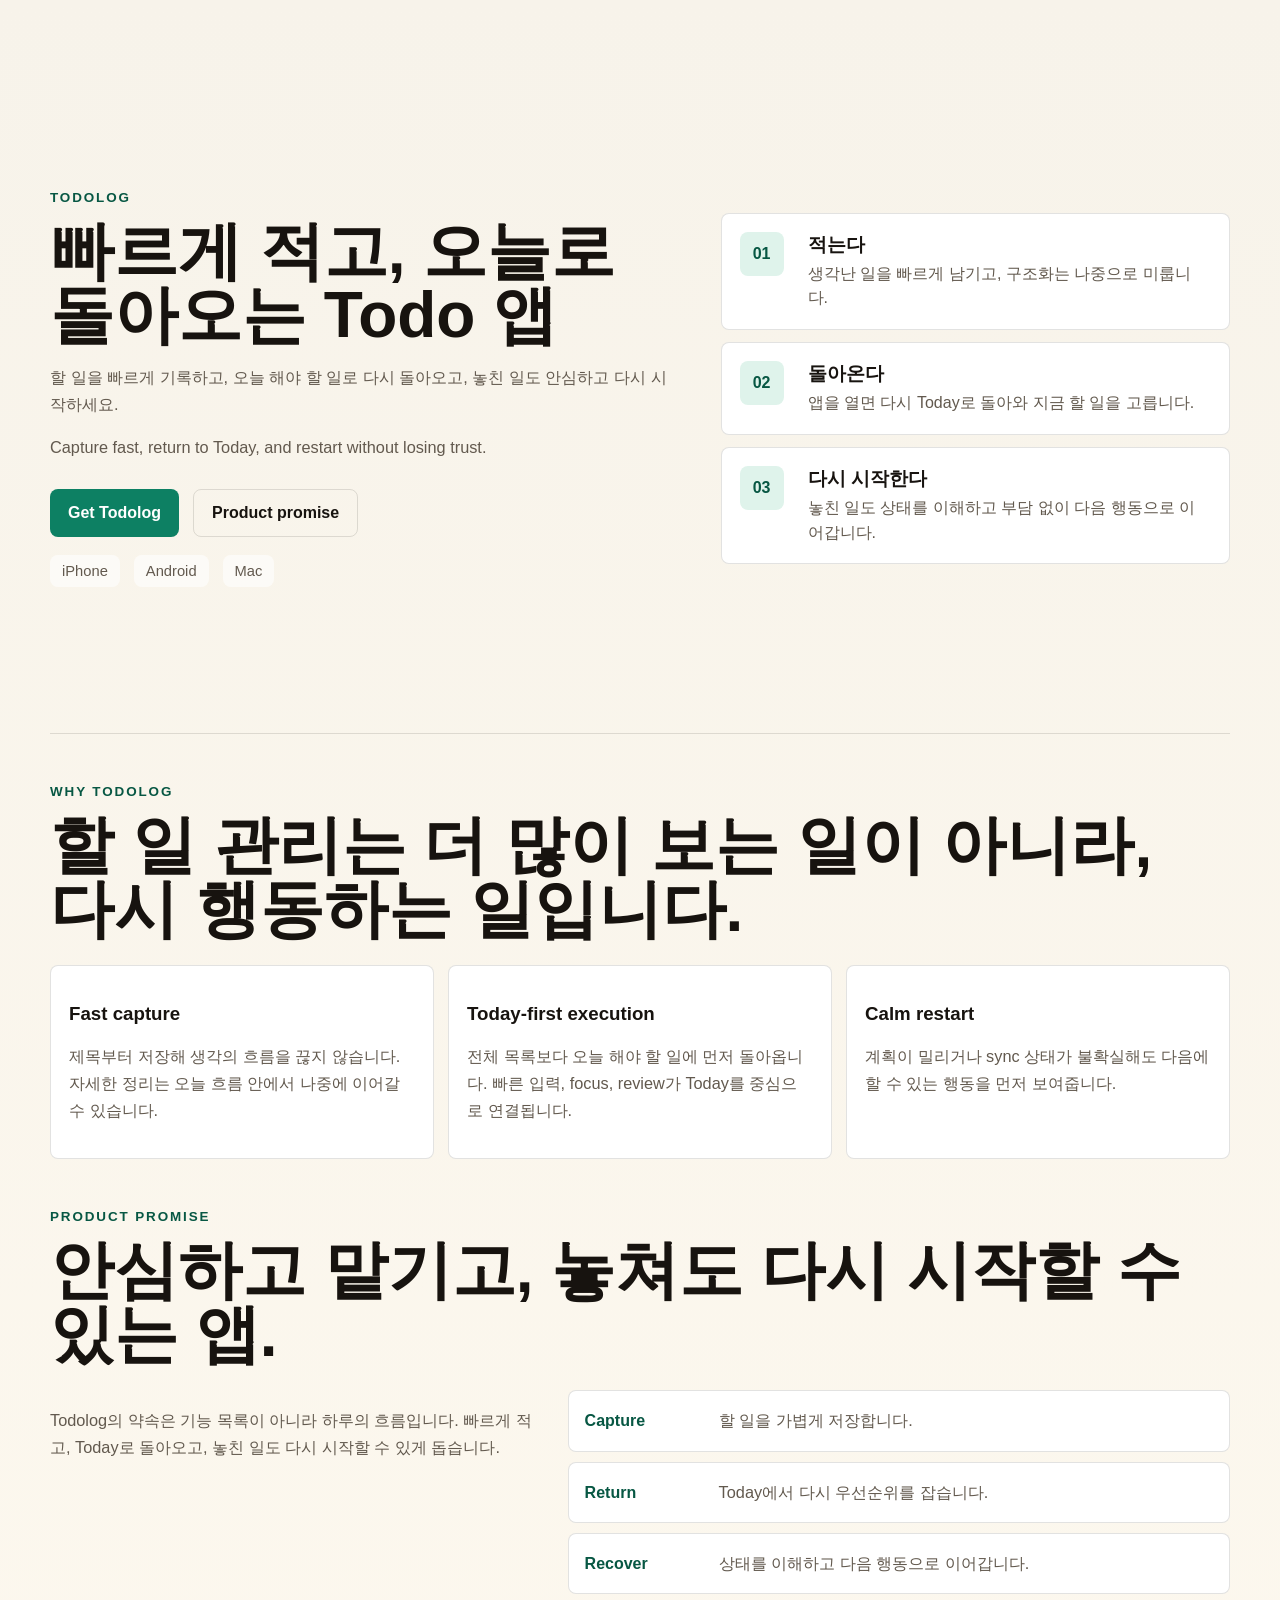
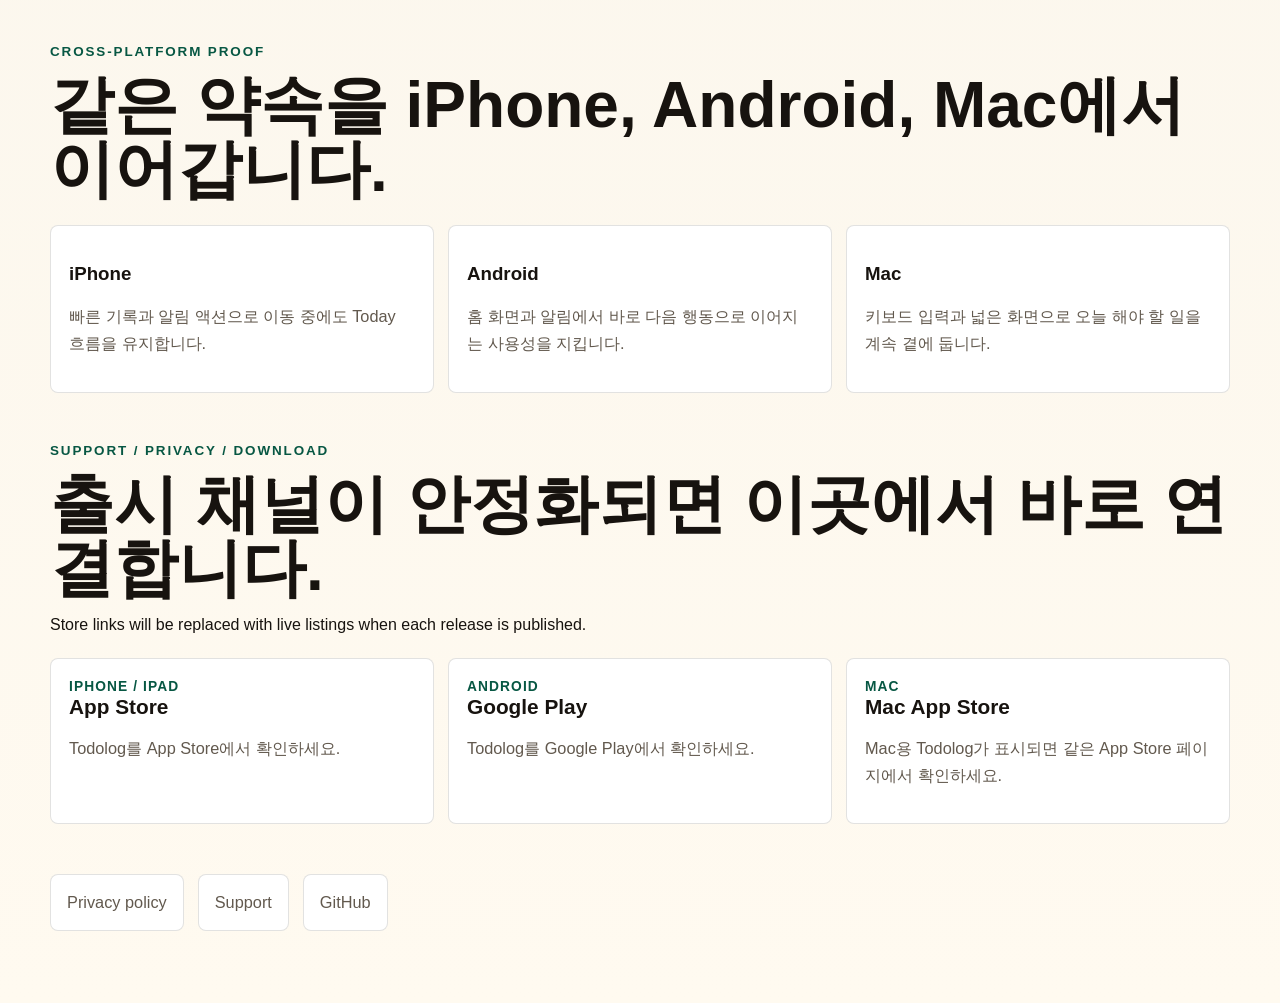
==== index.html @ bfa3ae20 "Create Todolog marketing page" ====
<!DOCTYPE html>
<html lang="ko">
  <head>
    <meta charset="utf-8" />
    <meta
      name="viewport"
      content="width=device-width, initial-scale=1, viewport-fit=cover"
    />
    <title>Todolog | 빠르게 적고, 오늘로 돌아오는 앱</title>
    <meta
      name="description"
      content="Todolog는 할 일을 빠르게 기록하고, 오늘 해야 할 일로 다시 돌아오고, 놓친 일도 안심하고 다시 시작하게 돕는 Todo 앱입니다."
    />
    <link rel="stylesheet" href="./styles.css" />
  </head>
  <body>
    <main class="page-shell">
      <section class="hero">
        <div class="hero-copy">
          <p class="eyebrow">Todolog</p>
          <h1>빠르게 적고, 오늘로 돌아오는 Todo 앱</h1>
          <p class="hero-body">
            할 일을 빠르게 기록하고, 오늘 해야 할 일로 다시 돌아오고, 놓친 일도
            안심하고 다시 시작하세요.
          </p>
          <p class="hero-support">
            Capture fast, return to Today, and restart without losing trust.
          </p>
          <div class="cta-row">
            <a class="button button-primary" href="#downloads">Get Todolog</a>
            <a class="button button-secondary" href="#promise">Product promise</a>
          </div>
          <div class="availability" aria-label="Supported platforms">
            <span>iPhone</span>
            <span>Android</span>
            <span>Mac</span>
          </div>
        </div>
        <div class="hero-panel" aria-label="Todolog product loop">
          <div class="loop-step">
            <span>01</span>
            <strong>적는다</strong>
            <p>생각난 일을 빠르게 남기고, 구조화는 나중으로 미룹니다.</p>
          </div>
          <div class="loop-step">
            <span>02</span>
            <strong>돌아온다</strong>
            <p>앱을 열면 다시 Today로 돌아와 지금 할 일을 고릅니다.</p>
          </div>
          <div class="loop-step">
            <span>03</span>
            <strong>다시 시작한다</strong>
            <p>놓친 일도 상태를 이해하고 부담 없이 다음 행동으로 이어갑니다.</p>
          </div>
        </div>
      </section>

      <section class="story" id="why">
        <div class="section-heading">
          <p class="eyebrow">Why Todolog</p>
          <h2>할 일 관리는 더 많이 보는 일이 아니라, 다시 행동하는 일입니다.</h2>
        </div>
        <div class="story-grid">
          <article class="story-card">
            <h3>Fast capture</h3>
            <p>
              제목부터 저장해 생각의 흐름을 끊지 않습니다. 자세한 정리는 오늘
              흐름 안에서 나중에 이어갈 수 있습니다.
            </p>
          </article>
          <article class="story-card">
            <h3>Today-first execution</h3>
            <p>
              전체 목록보다 오늘 해야 할 일에 먼저 돌아옵니다. 빠른 입력,
              focus, review가 Today를 중심으로 연결됩니다.
            </p>
          </article>
          <article class="story-card">
            <h3>Calm restart</h3>
            <p>
              계획이 밀리거나 sync 상태가 불확실해도 다음에 할 수 있는 행동을
              먼저 보여줍니다.
            </p>
          </article>
        </div>
      </section>

      <section class="promise" id="promise">
        <div class="section-heading">
          <p class="eyebrow">Product promise</p>
          <h2>안심하고 맡기고, 놓쳐도 다시 시작할 수 있는 앱.</h2>
        </div>
        <div class="promise-layout">
          <p>
            Todolog의 약속은 기능 목록이 아니라 하루의 흐름입니다. 빠르게 적고,
            Today로 돌아오고, 놓친 일도 다시 시작할 수 있게 돕습니다.
          </p>
          <ul class="promise-list">
            <li><strong>Capture</strong><span>할 일을 가볍게 저장합니다.</span></li>
            <li><strong>Return</strong><span>Today에서 다시 우선순위를 잡습니다.</span></li>
            <li><strong>Recover</strong><span>상태를 이해하고 다음 행동으로 이어갑니다.</span></li>
          </ul>
        </div>
      </section>

      <section class="platforms" id="platforms">
        <div class="section-heading">
          <p class="eyebrow">Cross-platform proof</p>
          <h2>같은 약속을 iPhone, Android, Mac에서 이어갑니다.</h2>
        </div>
        <div class="platform-grid">
          <article class="platform-card">
            <h3>iPhone</h3>
            <p>빠른 기록과 알림 액션으로 이동 중에도 Today 흐름을 유지합니다.</p>
          </article>
          <article class="platform-card">
            <h3>Android</h3>
            <p>홈 화면과 알림에서 바로 다음 행동으로 이어지는 사용성을 지킵니다.</p>
          </article>
          <article class="platform-card">
            <h3>Mac</h3>
            <p>키보드 입력과 넓은 화면으로 오늘 해야 할 일을 계속 곁에 둡니다.</p>
          </article>
        </div>
      </section>

      <section class="downloads" id="downloads">
        <div class="section-heading">
          <p class="eyebrow">Support / Privacy / Download</p>
          <h2>출시 채널이 안정화되면 이곳에서 바로 연결합니다.</h2>
          <p>
            Store links will be replaced with live listings when each release is
            published.
          </p>
        </div>
        <div class="download-grid">
          <a
            class="download-card"
            href="https://apps.apple.com/kr/app/todolog/id6756988909"
            target="_blank"
            rel="noreferrer"
          >
            <span class="download-label">iPhone / iPad</span>
            <strong>App Store</strong>
            <p>Todolog를 App Store에서 확인하세요.</p>
          </a>
          <a
            class="download-card"
            href="https://play.google.com/store/apps/details?id=com.logfactory.todolog"
            target="_blank"
            rel="noreferrer"
          >
            <span class="download-label">Android</span>
            <strong>Google Play</strong>
            <p>Todolog를 Google Play에서 확인하세요.</p>
          </a>
          <a
            class="download-card"
            href="https://apps.apple.com/kr/app/todolog/id6756988909"
            target="_blank"
            rel="noreferrer"
          >
            <span class="download-label">Mac</span>
            <strong>Mac App Store</strong>
            <p>Mac용 Todolog가 표시되면 같은 App Store 페이지에서 확인하세요.</p>
          </a>
        </div>
      </section>

      <section class="support">
        <div class="support-links">
          <a href="./privacy.html">Privacy policy</a>
          <a href="./support.html">Support</a>
          <a href="https://github.com/raybirdy/payroutine-todo" target="_blank" rel="noreferrer">GitHub</a>
        </div>
      </section>
    </main>
  </body>
</html>
---- styles.css ----
:root {
  --bg: #f7f3ea;
  --bg-soft: #fffaf0;
  --surface: #ffffff;
  --surface-soft: #fdf8ee;
  --text: #17130f;
  --muted: #62594e;
  --line: rgba(23, 19, 15, 0.12);
  --accent: #0d8063;
  --accent-strong: #075743;
  --accent-soft: #dff3eb;
  --shadow: 0 16px 36px rgba(42, 31, 18, 0.08);
  --radius-lg: 8px;
  --radius-md: 8px;
  --radius-sm: 4px;
  --font-display: "SF Pro Display", "Segoe UI", sans-serif;
  --font-body: "SF Pro Text", "Segoe UI", sans-serif;
}

* {
  box-sizing: border-box;
}

body {
  margin: 0;
  font-family: var(--font-body);
  color: var(--text);
  background: linear-gradient(180deg, var(--bg) 0%, var(--bg-soft) 100%);
}

a {
  color: inherit;
  text-decoration: none;
}

.page-shell {
  width: min(1180px, calc(100vw - 40px));
  margin: 0 auto;
  padding: 32px 0 72px;
}

.simple-page {
  background: rgba(255, 255, 255, 0.9);
  border: 1px solid var(--line);
  border-radius: var(--radius-lg);
  box-shadow: var(--shadow);
}

.hero {
  display: grid;
  grid-template-columns: 1.1fr 0.9fr;
  gap: 48px;
  min-height: 78vh;
  align-items: center;
  padding: 56px 0 44px;
  border-bottom: 1px solid var(--line);
}

.hero-copy h1,
.section-heading h2,
.simple-page h1 {
  margin: 0;
  font-family: var(--font-display);
  font-size: clamp(2.4rem, 5vw, 4.8rem);
  line-height: 1;
  letter-spacing: 0;
}

.hero-body,
.hero-support,
.story-card p,
.platform-card p,
.download-card p,
.simple-page p,
.support-links a,
.promise-layout p,
.promise-list span {
  font-size: 1.02rem;
  line-height: 1.65;
  color: var(--muted);
}

.eyebrow {
  margin: 0 0 14px;
  color: var(--accent-strong);
  font-size: 0.84rem;
  font-weight: 700;
  letter-spacing: 0.14em;
  text-transform: uppercase;
}

.cta-row,
.availability,
.story-grid,
.platform-grid,
.download-grid,
.support-links {
  display: flex;
  gap: 14px;
  flex-wrap: wrap;
}

.cta-row {
  margin-top: 28px;
}

.button {
  display: inline-flex;
  align-items: center;
  justify-content: center;
  min-height: 48px;
  padding: 0 18px;
  border-radius: var(--radius-md);
  font-weight: 700;
}

.button-primary {
  background: var(--accent);
  color: white;
}

.button-secondary {
  background: var(--surface-strong);
  border: 1px solid var(--line);
}

.availability {
  margin-top: 18px;
}

.availability span {
  padding: 8px 12px;
  background: rgba(255, 255, 255, 0.6);
  border-radius: var(--radius-md);
  font-size: 0.92rem;
  color: var(--muted);
}

.hero-panel {
  display: flex;
  flex-direction: column;
  gap: 12px;
}

.loop-step,
.story-card,
.platform-card,
.download-card {
  background: var(--surface);
  border: 1px solid var(--line);
  border-radius: var(--radius-lg);
  padding: 18px;
}

.loop-step {
  display: grid;
  grid-template-columns: 52px 1fr;
  gap: 4px 16px;
  align-items: start;
}

.loop-step span {
  grid-row: span 2;
  width: 44px;
  height: 44px;
  display: inline-flex;
  align-items: center;
  justify-content: center;
  border-radius: var(--radius-md);
  background: var(--accent-soft);
  color: var(--accent-strong);
  font-weight: 800;
}

.loop-step strong {
  font-size: 1.16rem;
}

.loop-step p {
  margin: 0;
  color: var(--muted);
  line-height: 1.55;
}

.download-label {
  margin: 0 0 10px;
  font-size: 0.86rem;
  font-weight: 700;
  color: var(--accent-strong);
  text-transform: uppercase;
  letter-spacing: 0.08em;
}

.section-heading {
  margin-bottom: 24px;
}

.story,
.promise,
.platforms,
.downloads,
.support {
  margin-top: 42px;
  padding: 8px 0 0;
}

.promise-layout {
  display: grid;
  grid-template-columns: 0.85fr 1.15fr;
  gap: 28px;
  align-items: start;
}

.promise-list {
  list-style: none;
  margin: 0;
  padding: 0;
  display: grid;
  gap: 10px;
}

.promise-list li {
  display: grid;
  grid-template-columns: 120px 1fr;
  gap: 14px;
  align-items: start;
  padding: 16px;
  background: var(--surface);
  border: 1px solid var(--line);
  border-radius: var(--radius-lg);
}

.promise-list strong {
  color: var(--accent-strong);
}

.story-card,
.platform-card,
.download-card {
  flex: 1 1 280px;
}

.download-card strong {
  display: block;
  font-size: 1.3rem;
  margin-bottom: 8px;
}

.support-links a {
  padding: 14px 16px;
  background: var(--surface);
  border-radius: var(--radius-md);
  border: 1px solid var(--line);
}

.simple-page {
  width: min(760px, calc(100vw - 40px));
  margin: 32px auto;
  padding: 32px;
}

.simple-back {
  display: inline-block;
  margin-bottom: 18px;
  color: var(--accent-strong);
  font-weight: 700;
}

ul {
  color: var(--muted);
  line-height: 1.7;
}

@media (max-width: 900px) {
  .hero {
    grid-template-columns: 1fr;
    min-height: auto;
    padding-top: 32px;
  }

  .hero-copy h1,
  .section-heading h2,
  .simple-page h1 {
    font-size: clamp(2rem, 9vw, 3.4rem);
  }

  .page-shell {
    width: min(100vw - 24px, 1180px);
    padding-top: 16px;
  }

  .hero,
  .story,
  .promise,
  .platforms,
  .downloads,
  .support,
  .simple-page {
    border-radius: var(--radius-lg);
  }

  .promise-layout,
  .promise-list li {
    grid-template-columns: 1fr;
  }
}
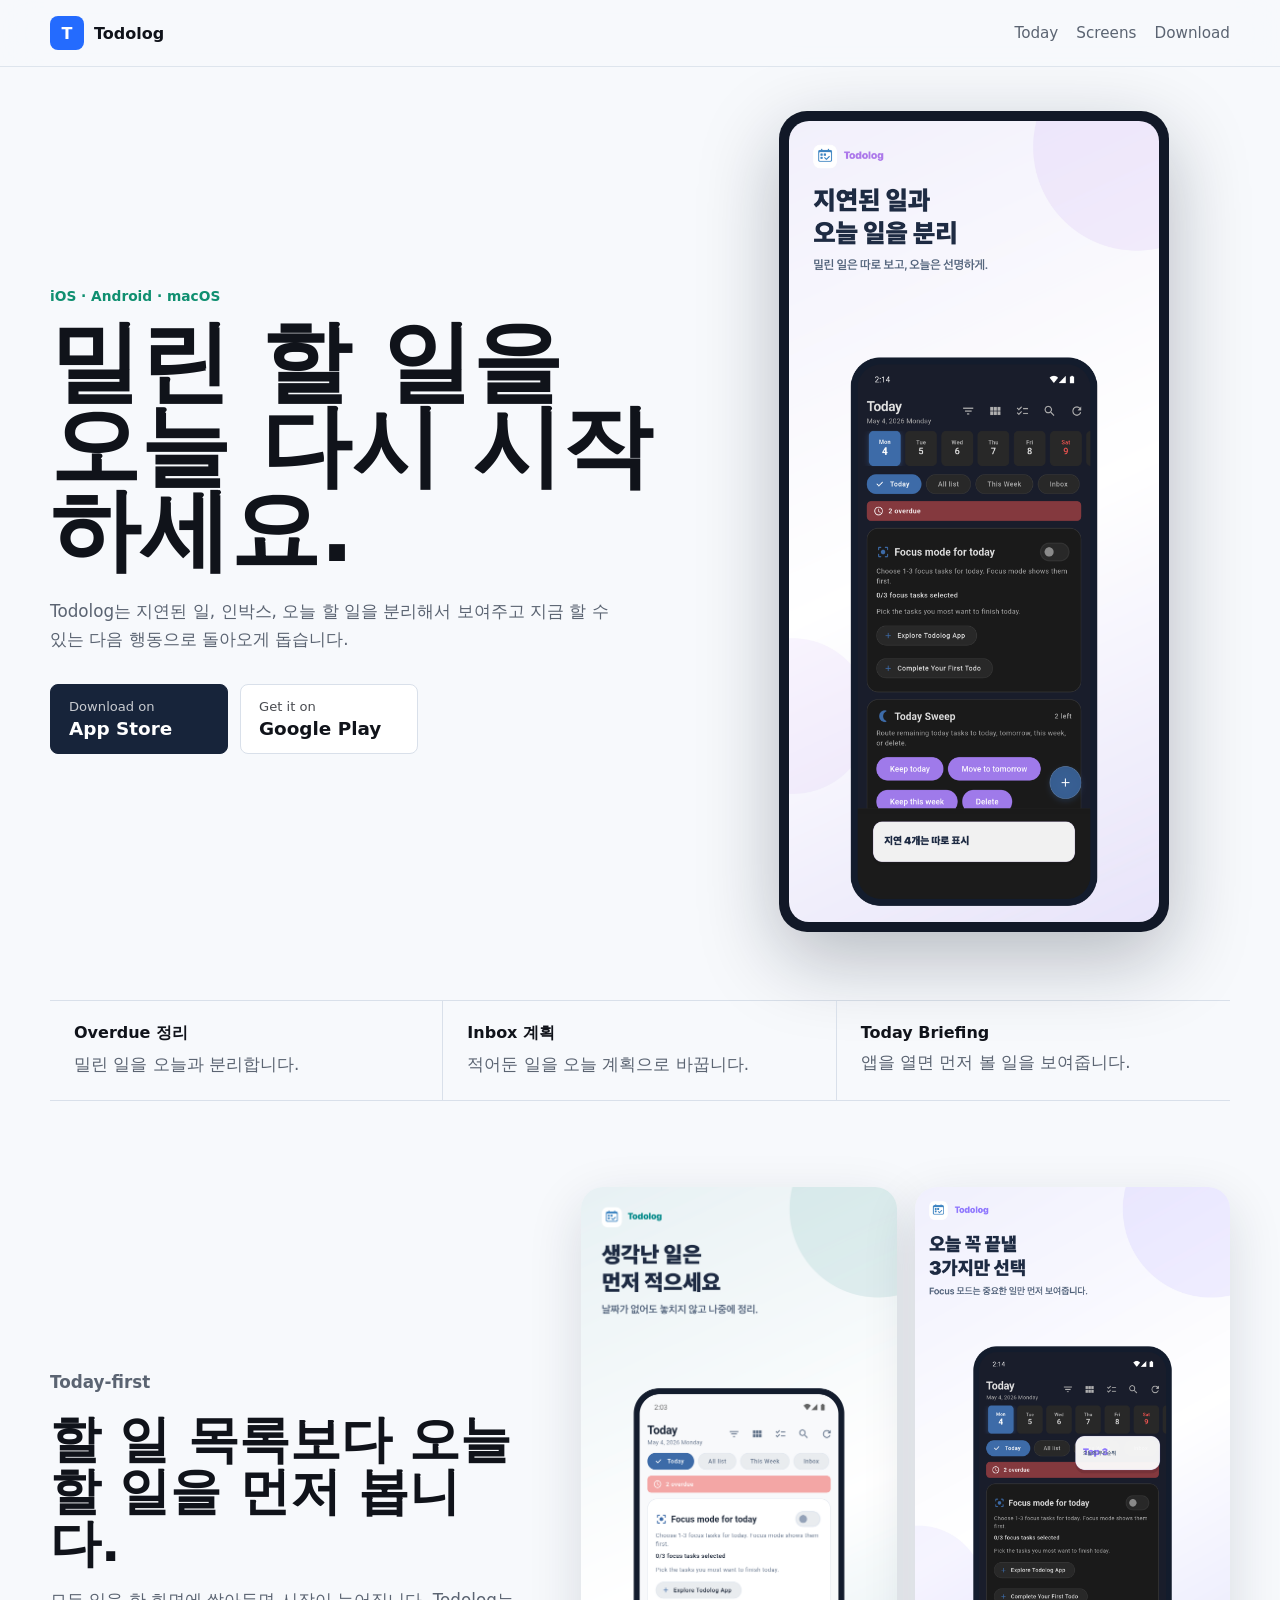
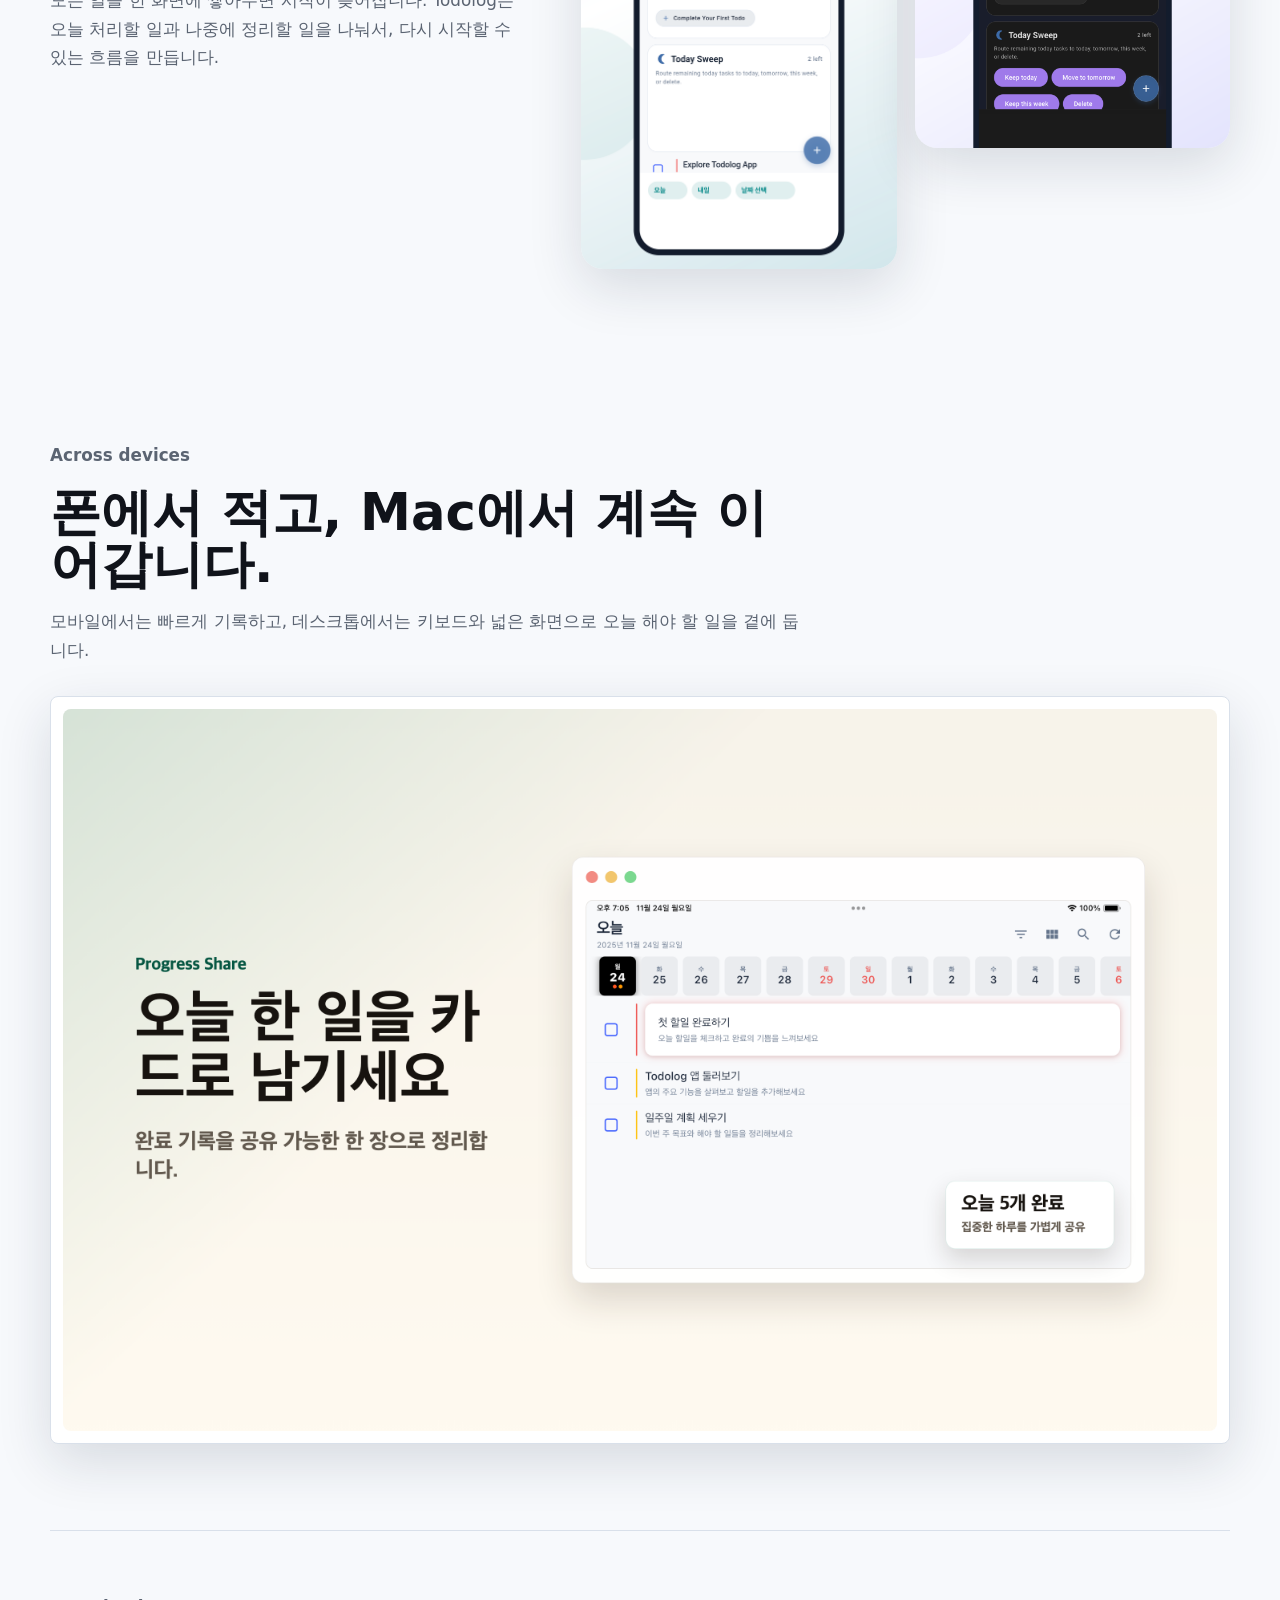
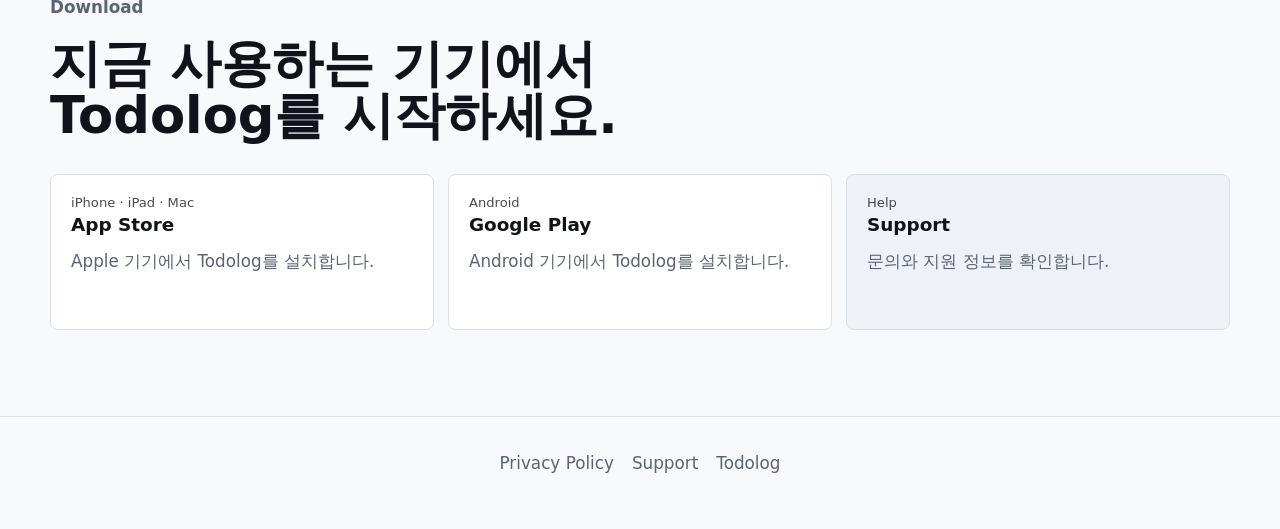
==== commit cacfd377: "Redesign Todolog landing page" ====
--- a/index.html
+++ b/index.html
@@ -6,132 +6,113 @@
       name="viewport"
       content="width=device-width, initial-scale=1, viewport-fit=cover"
     />
-    <title>Todolog | 빠르게 적고, 오늘로 돌아오는 앱</title>
+    <title>Todolog | 오늘 다시 시작하는 TODO 앱</title>
     <meta
       name="description"
-      content="Todolog는 할 일을 빠르게 기록하고, 오늘 해야 할 일로 다시 돌아오고, 놓친 일도 안심하고 다시 시작하게 돕는 Todo 앱입니다."
+      content="Todolog는 밀린 할 일을 정리하고 오늘 해야 할 일을 다시 시작하게 돕는 iOS, Android, macOS TODO 앱입니다."
     />
     <link rel="stylesheet" href="./styles.css" />
   </head>
   <body>
-    <main class="page-shell">
+    <header class="topbar" aria-label="Todolog navigation">
+      <a class="brand" href="#top" aria-label="Todolog home">
+        <span class="brand-mark">T</span>
+        <span>Todolog</span>
+      </a>
+      <nav class="nav-links" aria-label="Page sections">
+        <a href="#today">Today</a>
+        <a href="#screens">Screens</a>
+        <a href="#downloads">Download</a>
+      </nav>
+    </header>
+
+    <main id="top">
       <section class="hero">
         <div class="hero-copy">
-          <p class="eyebrow">Todolog</p>
-          <h1>빠르게 적고, 오늘로 돌아오는 Todo 앱</h1>
+          <p class="eyebrow">iOS · Android · macOS</p>
+          <h1>밀린 할 일을 오늘 다시 시작하세요.</h1>
           <p class="hero-body">
-            할 일을 빠르게 기록하고, 오늘 해야 할 일로 다시 돌아오고, 놓친 일도
-            안심하고 다시 시작하세요.
+            Todolog는 지연된 일, 인박스, 오늘 할 일을 분리해서 보여주고
+            지금 할 수 있는 다음 행동으로 돌아오게 돕습니다.
           </p>
-          <p class="hero-support">
-            Capture fast, return to Today, and restart without losing trust.
-          </p>
-          <div class="cta-row">
-            <a class="button button-primary" href="#downloads">Get Todolog</a>
-            <a class="button button-secondary" href="#promise">Product promise</a>
-          </div>
-          <div class="availability" aria-label="Supported platforms">
-            <span>iPhone</span>
-            <span>Android</span>
-            <span>Mac</span>
+          <div class="store-actions" aria-label="Download Todolog">
+            <a
+              class="store-link primary"
+              href="https://apps.apple.com/kr/app/todolog/id6756988909"
+              target="_blank"
+              rel="noreferrer"
+            >
+              <span>Download on</span>
+              <strong>App Store</strong>
+            </a>
+            <a
+              class="store-link"
+              href="https://play.google.com/store/apps/details?id=com.logfactory.todolog"
+              target="_blank"
+              rel="noreferrer"
+            >
+              <span>Get it on</span>
+              <strong>Google Play</strong>
+            </a>
           </div>
         </div>
-        <div class="hero-panel" aria-label="Todolog product loop">
-          <div class="loop-step">
-            <span>01</span>
-            <strong>적는다</strong>
-            <p>생각난 일을 빠르게 남기고, 구조화는 나중으로 미룹니다.</p>
-          </div>
-          <div class="loop-step">
-            <span>02</span>
-            <strong>돌아온다</strong>
-            <p>앱을 열면 다시 Today로 돌아와 지금 할 일을 고릅니다.</p>
-          </div>
-          <div class="loop-step">
-            <span>03</span>
-            <strong>다시 시작한다</strong>
-            <p>놓친 일도 상태를 이해하고 부담 없이 다음 행동으로 이어갑니다.</p>
-          </div>
+        <div class="hero-media" aria-label="Todolog Today Sweep screen">
+          <img
+            src="./assets/ios-today-sweep.png"
+            alt="Todolog Today Sweep screen on iPhone"
+          />
         </div>
       </section>
 
-      <section class="story" id="why">
-        <div class="section-heading">
-          <p class="eyebrow">Why Todolog</p>
-          <h2>할 일 관리는 더 많이 보는 일이 아니라, 다시 행동하는 일입니다.</h2>
+      <section class="proof-strip" aria-label="Todolog value summary">
+        <div>
+          <strong>Overdue 정리</strong>
+          <span>밀린 일을 오늘과 분리합니다.</span>
         </div>
-        <div class="story-grid">
-          <article class="story-card">
-            <h3>Fast capture</h3>
-            <p>
-              제목부터 저장해 생각의 흐름을 끊지 않습니다. 자세한 정리는 오늘
-              흐름 안에서 나중에 이어갈 수 있습니다.
-            </p>
-          </article>
-          <article class="story-card">
-            <h3>Today-first execution</h3>
-            <p>
-              전체 목록보다 오늘 해야 할 일에 먼저 돌아옵니다. 빠른 입력,
-              focus, review가 Today를 중심으로 연결됩니다.
-            </p>
-          </article>
-          <article class="story-card">
-            <h3>Calm restart</h3>
-            <p>
-              계획이 밀리거나 sync 상태가 불확실해도 다음에 할 수 있는 행동을
-              먼저 보여줍니다.
-            </p>
-          </article>
+        <div>
+          <strong>Inbox 계획</strong>
+          <span>적어둔 일을 오늘 계획으로 바꿉니다.</span>
+        </div>
+        <div>
+          <strong>Today Briefing</strong>
+          <span>앱을 열면 먼저 볼 일을 보여줍니다.</span>
         </div>
       </section>
 
-      <section class="promise" id="promise">
-        <div class="section-heading">
-          <p class="eyebrow">Product promise</p>
-          <h2>안심하고 맡기고, 놓쳐도 다시 시작할 수 있는 앱.</h2>
+      <section class="section split" id="today">
+        <div class="section-copy">
+          <p class="eyebrow">Today-first</p>
+          <h2>할 일 목록보다 오늘 할 일을 먼저 봅니다.</h2>
+          <p>
+            모든 일을 한 화면에 쌓아두면 시작이 늦어집니다. Todolog는 오늘
+            처리할 일과 나중에 정리할 일을 나눠서, 다시 시작할 수 있는 흐름을
+            만듭니다.
+          </p>
         </div>
-        <div class="promise-layout">
-          <p>
-            Todolog의 약속은 기능 목록이 아니라 하루의 흐름입니다. 빠르게 적고,
-            Today로 돌아오고, 놓친 일도 다시 시작할 수 있게 돕습니다.
-          </p>
-          <ul class="promise-list">
-            <li><strong>Capture</strong><span>할 일을 가볍게 저장합니다.</span></li>
-            <li><strong>Return</strong><span>Today에서 다시 우선순위를 잡습니다.</span></li>
-            <li><strong>Recover</strong><span>상태를 이해하고 다음 행동으로 이어갑니다.</span></li>
-          </ul>
-        </div>
+        <figure class="screen-pair">
+          <img src="./assets/ios-inbox.png" alt="Todolog inbox planning screen" />
+          <img src="./assets/android-today.png" alt="Todolog Android today screen" />
+        </figure>
       </section>
 
-      <section class="platforms" id="platforms">
-        <div class="section-heading">
-          <p class="eyebrow">Cross-platform proof</p>
-          <h2>같은 약속을 iPhone, Android, Mac에서 이어갑니다.</h2>
+      <section class="section" id="screens">
+        <div class="section-copy wide">
+          <p class="eyebrow">Across devices</p>
+          <h2>폰에서 적고, Mac에서 계속 이어갑니다.</h2>
+          <p>
+            모바일에서는 빠르게 기록하고, 데스크톱에서는 키보드와 넓은 화면으로
+            오늘 해야 할 일을 곁에 둡니다.
+          </p>
         </div>
-        <div class="platform-grid">
-          <article class="platform-card">
-            <h3>iPhone</h3>
-            <p>빠른 기록과 알림 액션으로 이동 중에도 Today 흐름을 유지합니다.</p>
-          </article>
-          <article class="platform-card">
-            <h3>Android</h3>
-            <p>홈 화면과 알림에서 바로 다음 행동으로 이어지는 사용성을 지킵니다.</p>
-          </article>
-          <article class="platform-card">
-            <h3>Mac</h3>
-            <p>키보드 입력과 넓은 화면으로 오늘 해야 할 일을 계속 곁에 둡니다.</p>
-          </article>
-        </div>
+        <figure class="desktop-shot">
+          <img src="./assets/macos-today.png" alt="Todolog macOS today screen" />
+        </figure>
       </section>
 
-      <section class="downloads" id="downloads">
-        <div class="section-heading">
-          <p class="eyebrow">Support / Privacy / Download</p>
-          <h2>출시 채널이 안정화되면 이곳에서 바로 연결합니다.</h2>
-          <p>
-            Store links will be replaced with live listings when each release is
-            published.
-          </p>
+      <section class="section downloads" id="downloads">
+        <div class="section-copy wide">
+          <p class="eyebrow">Download</p>
+          <h2>지금 사용하는 기기에서 Todolog를 시작하세요.</h2>
         </div>
         <div class="download-grid">
           <a
@@ -140,9 +121,9 @@
             target="_blank"
             rel="noreferrer"
           >
-            <span class="download-label">iPhone / iPad</span>
+            <span>iPhone · iPad · Mac</span>
             <strong>App Store</strong>
-            <p>Todolog를 App Store에서 확인하세요.</p>
+            <p>Apple 기기에서 Todolog를 설치합니다.</p>
           </a>
           <a
             class="download-card"
@@ -150,30 +131,23 @@
             target="_blank"
             rel="noreferrer"
           >
-            <span class="download-label">Android</span>
+            <span>Android</span>
             <strong>Google Play</strong>
-            <p>Todolog를 Google Play에서 확인하세요.</p>
+            <p>Android 기기에서 Todolog를 설치합니다.</p>
           </a>
-          <a
-            class="download-card"
-            href="https://apps.apple.com/kr/app/todolog/id6756988909"
-            target="_blank"
-            rel="noreferrer"
-          >
-            <span class="download-label">Mac</span>
-            <strong>Mac App Store</strong>
-            <p>Mac용 Todolog가 표시되면 같은 App Store 페이지에서 확인하세요.</p>
+          <a class="download-card secondary" href="./support.html">
+            <span>Help</span>
+            <strong>Support</strong>
+            <p>문의와 지원 정보를 확인합니다.</p>
           </a>
         </div>
       </section>
+    </main>
 
-      <section class="support">
-        <div class="support-links">
-          <a href="./privacy.html">Privacy policy</a>
-          <a href="./support.html">Support</a>
-          <a href="https://github.com/raybirdy/payroutine-todo" target="_blank" rel="noreferrer">GitHub</a>
-        </div>
-      </section>
-    </main>
+    <footer class="footer">
+      <a href="./privacy.html">Privacy Policy</a>
+      <a href="./support.html">Support</a>
+      <span>Todolog</span>
+    </footer>
   </body>
 </html>
--- a/styles.css
+++ b/styles.css
@@ -1,31 +1,32 @@
 :root {
-  --bg: #f7f3ea;
-  --bg-soft: #fffaf0;
-  --surface: #ffffff;
-  --surface-soft: #fdf8ee;
-  --text: #17130f;
-  --muted: #62594e;
-  --line: rgba(23, 19, 15, 0.12);
-  --accent: #0d8063;
-  --accent-strong: #075743;
-  --accent-soft: #dff3eb;
-  --shadow: 0 16px 36px rgba(42, 31, 18, 0.08);
-  --radius-lg: 8px;
-  --radius-md: 8px;
-  --radius-sm: 4px;
-  --font-display: "SF Pro Display", "Segoe UI", sans-serif;
-  --font-body: "SF Pro Text", "Segoe UI", sans-serif;
+  --ink: #10131a;
+  --muted: #5b6472;
+  --subtle: #eef2f7;
+  --line: #d9e0ea;
+  --paper: #ffffff;
+  --blue: #246bfe;
+  --blue-dark: #164bc5;
+  --green: #0f8f70;
+  --navy: #17243a;
+  --shadow: 0 18px 54px rgba(21, 35, 55, 0.14);
+  --radius: 8px;
+  --font-display: "SF Pro Display", "Segoe UI", system-ui, sans-serif;
+  --font-body: "SF Pro Text", "Segoe UI", system-ui, sans-serif;
 }
 
 * {
   box-sizing: border-box;
+}
+
+html {
+  scroll-behavior: smooth;
 }
 
 body {
   margin: 0;
   font-family: var(--font-body);
-  color: var(--text);
-  background: linear-gradient(180deg, var(--bg) 0%, var(--bg-soft) 100%);
+  color: var(--ink);
+  background: #f7f9fc;
 }
 
 a {
@@ -33,274 +34,361 @@
   text-decoration: none;
 }
 
-.page-shell {
-  width: min(1180px, calc(100vw - 40px));
-  margin: 0 auto;
-  padding: 32px 0 72px;
-}
-
-.simple-page {
-  background: rgba(255, 255, 255, 0.9);
-  border: 1px solid var(--line);
-  border-radius: var(--radius-lg);
-  box-shadow: var(--shadow);
+img {
+  display: block;
+  max-width: 100%;
+}
+
+.topbar {
+  position: sticky;
+  top: 0;
+  z-index: 10;
+  display: flex;
+  align-items: center;
+  justify-content: space-between;
+  gap: 24px;
+  padding: 16px max(24px, calc((100vw - 1180px) / 2));
+  background: rgba(247, 249, 252, 0.9);
+  border-bottom: 1px solid rgba(217, 224, 234, 0.8);
+  backdrop-filter: blur(18px);
+}
+
+.brand,
+.nav-links,
+.store-actions,
+.download-grid,
+.footer {
+  display: flex;
+  align-items: center;
+}
+
+.brand {
+  gap: 10px;
+  font-weight: 800;
+}
+
+.brand-mark {
+  width: 34px;
+  height: 34px;
+  display: inline-flex;
+  align-items: center;
+  justify-content: center;
+  border-radius: var(--radius);
+  background: var(--blue);
+  color: white;
+}
+
+.nav-links {
+  gap: 18px;
+  color: var(--muted);
+  font-size: 0.95rem;
 }
 
 .hero {
   display: grid;
-  grid-template-columns: 1.1fr 0.9fr;
-  gap: 48px;
-  min-height: 78vh;
-  align-items: center;
-  padding: 56px 0 44px;
-  border-bottom: 1px solid var(--line);
-}
-
-.hero-copy h1,
-.section-heading h2,
-.simple-page h1 {
+  grid-template-columns: minmax(0, 0.92fr) minmax(320px, 0.78fr);
+  gap: clamp(28px, 5vw, 72px);
+  align-items: center;
+  width: min(1180px, calc(100vw - 48px));
+  min-height: calc(100vh - 67px);
+  margin: 0 auto;
+  padding: 44px 0 68px;
+}
+
+.hero-copy {
+  max-width: 660px;
+}
+
+.eyebrow {
+  margin: 0 0 16px;
+  color: var(--green);
+  font-size: 0.86rem;
+  font-weight: 800;
+  letter-spacing: 0;
+}
+
+h1,
+h2 {
   margin: 0;
   font-family: var(--font-display);
-  font-size: clamp(2.4rem, 5vw, 4.8rem);
-  line-height: 1;
   letter-spacing: 0;
 }
 
+h1 {
+  max-width: 700px;
+  font-size: clamp(3rem, 7vw, 6.8rem);
+  line-height: 0.94;
+}
+
+h2 {
+  font-size: clamp(2rem, 4vw, 4rem);
+  line-height: 1.02;
+}
+
 .hero-body,
-.hero-support,
-.story-card p,
-.platform-card p,
+.section-copy p,
 .download-card p,
-.simple-page p,
-.support-links a,
-.promise-layout p,
-.promise-list span {
-  font-size: 1.02rem;
-  line-height: 1.65;
+.proof-strip span,
+.footer {
   color: var(--muted);
-}
-
-.eyebrow {
-  margin: 0 0 14px;
-  color: var(--accent-strong);
-  font-size: 0.84rem;
-  font-weight: 700;
-  letter-spacing: 0.14em;
-  text-transform: uppercase;
-}
-
-.cta-row,
-.availability,
-.story-grid,
-.platform-grid,
-.download-grid,
-.support-links {
-  display: flex;
+  font-size: 1.05rem;
+  line-height: 1.7;
+}
+
+.hero-body {
+  max-width: 570px;
+  margin: 24px 0 0;
+}
+
+.store-actions {
+  flex-wrap: wrap;
+  gap: 12px;
+  margin-top: 30px;
+}
+
+.store-link,
+.download-card {
+  border: 1px solid var(--line);
+  border-radius: var(--radius);
+  background: var(--paper);
+  transition: transform 160ms ease, border-color 160ms ease, box-shadow 160ms ease;
+}
+
+.store-link:hover,
+.download-card:hover {
+  transform: translateY(-2px);
+  border-color: rgba(36, 107, 254, 0.45);
+  box-shadow: var(--shadow);
+}
+
+.store-link {
+  min-width: 178px;
+  padding: 14px 18px;
+}
+
+.store-link.primary {
+  background: var(--navy);
+  border-color: var(--navy);
+  color: white;
+}
+
+.store-link span,
+.download-card span {
+  display: block;
+  color: inherit;
+  opacity: 0.76;
+  font-size: 0.82rem;
+  line-height: 1.2;
+}
+
+.store-link strong,
+.download-card strong {
+  display: block;
+  margin-top: 4px;
+  font-size: 1.15rem;
+}
+
+.hero-media {
+  justify-self: center;
+  width: min(390px, 82vw);
+  padding: 10px;
+  border-radius: 28px;
+  background: #111827;
+  box-shadow: 0 26px 80px rgba(10, 22, 38, 0.28);
+}
+
+.hero-media img {
+  border-radius: 20px;
+}
+
+.proof-strip {
+  display: grid;
+  grid-template-columns: repeat(3, 1fr);
+  width: min(1180px, calc(100vw - 48px));
+  margin: 0 auto;
+  border-top: 1px solid var(--line);
+  border-bottom: 1px solid var(--line);
+}
+
+.proof-strip div {
+  padding: 22px 24px;
+  border-right: 1px solid var(--line);
+}
+
+.proof-strip div:last-child {
+  border-right: 0;
+}
+
+.proof-strip strong {
+  display: block;
+  margin-bottom: 6px;
+}
+
+.section {
+  width: min(1180px, calc(100vw - 48px));
+  margin: 0 auto;
+  padding: 86px 0;
+}
+
+.split {
+  display: grid;
+  grid-template-columns: minmax(0, 0.72fr) minmax(320px, 1fr);
+  gap: clamp(28px, 5vw, 64px);
+  align-items: center;
+}
+
+.section-copy {
+  max-width: 520px;
+}
+
+.section-copy.wide {
+  max-width: 760px;
+  margin-bottom: 32px;
+}
+
+.screen-pair {
+  display: grid;
+  grid-template-columns: repeat(2, minmax(0, 1fr));
+  gap: 18px;
+  margin: 0;
+}
+
+.screen-pair img {
+  border-radius: 22px;
+  box-shadow: var(--shadow);
+}
+
+.desktop-shot {
+  margin: 0;
+  padding: 12px;
+  border: 1px solid var(--line);
+  border-radius: var(--radius);
+  background: var(--paper);
+  box-shadow: var(--shadow);
+}
+
+.desktop-shot img {
+  border-radius: var(--radius);
+}
+
+.downloads {
+  padding-top: 62px;
+  border-top: 1px solid var(--line);
+}
+
+.download-grid {
+  align-items: stretch;
   gap: 14px;
   flex-wrap: wrap;
 }
 
-.cta-row {
-  margin-top: 28px;
-}
-
-.button {
-  display: inline-flex;
-  align-items: center;
+.download-card {
+  flex: 1 1 260px;
+  min-height: 156px;
+  padding: 20px;
+}
+
+.download-card.secondary {
+  background: var(--subtle);
+}
+
+.download-card p {
+  margin: 12px 0 0;
+}
+
+.footer {
   justify-content: center;
-  min-height: 48px;
-  padding: 0 18px;
-  border-radius: var(--radius-md);
-  font-weight: 700;
-}
-
-.button-primary {
-  background: var(--accent);
-  color: white;
-}
-
-.button-secondary {
-  background: var(--surface-strong);
-  border: 1px solid var(--line);
-}
-
-.availability {
-  margin-top: 18px;
-}
-
-.availability span {
-  padding: 8px 12px;
-  background: rgba(255, 255, 255, 0.6);
-  border-radius: var(--radius-md);
-  font-size: 0.92rem;
-  color: var(--muted);
-}
-
-.hero-panel {
-  display: flex;
-  flex-direction: column;
-  gap: 12px;
-}
-
-.loop-step,
-.story-card,
-.platform-card,
-.download-card {
-  background: var(--surface);
-  border: 1px solid var(--line);
-  border-radius: var(--radius-lg);
-  padding: 18px;
-}
-
-.loop-step {
-  display: grid;
-  grid-template-columns: 52px 1fr;
-  gap: 4px 16px;
-  align-items: start;
-}
-
-.loop-step span {
-  grid-row: span 2;
-  width: 44px;
-  height: 44px;
-  display: inline-flex;
-  align-items: center;
-  justify-content: center;
-  border-radius: var(--radius-md);
-  background: var(--accent-soft);
-  color: var(--accent-strong);
-  font-weight: 800;
-}
-
-.loop-step strong {
-  font-size: 1.16rem;
-}
-
-.loop-step p {
-  margin: 0;
-  color: var(--muted);
-  line-height: 1.55;
-}
-
-.download-label {
-  margin: 0 0 10px;
-  font-size: 0.86rem;
-  font-weight: 700;
-  color: var(--accent-strong);
-  text-transform: uppercase;
-  letter-spacing: 0.08em;
-}
-
-.section-heading {
-  margin-bottom: 24px;
-}
-
-.story,
-.promise,
-.platforms,
-.downloads,
-.support {
-  margin-top: 42px;
-  padding: 8px 0 0;
-}
-
-.promise-layout {
-  display: grid;
-  grid-template-columns: 0.85fr 1.15fr;
-  gap: 28px;
-  align-items: start;
-}
-
-.promise-list {
-  list-style: none;
-  margin: 0;
-  padding: 0;
-  display: grid;
-  gap: 10px;
-}
-
-.promise-list li {
-  display: grid;
-  grid-template-columns: 120px 1fr;
-  gap: 14px;
-  align-items: start;
-  padding: 16px;
-  background: var(--surface);
-  border: 1px solid var(--line);
-  border-radius: var(--radius-lg);
-}
-
-.promise-list strong {
-  color: var(--accent-strong);
-}
-
-.story-card,
-.platform-card,
-.download-card {
-  flex: 1 1 280px;
-}
-
-.download-card strong {
-  display: block;
-  font-size: 1.3rem;
-  margin-bottom: 8px;
-}
-
-.support-links a {
-  padding: 14px 16px;
-  background: var(--surface);
-  border-radius: var(--radius-md);
-  border: 1px solid var(--line);
+  gap: 18px;
+  padding: 32px 24px 52px;
+  border-top: 1px solid var(--line);
 }
 
 .simple-page {
   width: min(760px, calc(100vw - 40px));
   margin: 32px auto;
   padding: 32px;
+  background: var(--paper);
+  border: 1px solid var(--line);
+  border-radius: var(--radius);
+  box-shadow: var(--shadow);
+}
+
+.simple-page h1 {
+  margin: 0 0 18px;
+  font-size: clamp(2rem, 6vw, 3.4rem);
+  line-height: 1.03;
+}
+
+.simple-page p,
+.simple-page li {
+  color: var(--muted);
+  line-height: 1.7;
 }
 
 .simple-back {
   display: inline-block;
   margin-bottom: 18px;
-  color: var(--accent-strong);
-  font-weight: 700;
-}
-
-ul {
-  color: var(--muted);
-  line-height: 1.7;
+  color: var(--blue-dark);
+  font-weight: 800;
 }
 
 @media (max-width: 900px) {
+  .topbar {
+    position: static;
+    padding: 14px 18px;
+  }
+
+  .nav-links {
+    display: none;
+  }
+
+  .hero,
+  .split {
+    grid-template-columns: 1fr;
+  }
+
   .hero {
+    min-height: auto;
+    width: min(100vw - 28px, 680px);
+    padding: 34px 0 52px;
+  }
+
+  h1 {
+    font-size: clamp(2.75rem, 15vw, 4.4rem);
+  }
+
+  .hero-media {
+    width: min(340px, 88vw);
+  }
+
+  .proof-strip {
     grid-template-columns: 1fr;
-    min-height: auto;
-    padding-top: 32px;
-  }
-
-  .hero-copy h1,
-  .section-heading h2,
-  .simple-page h1 {
-    font-size: clamp(2rem, 9vw, 3.4rem);
-  }
-
-  .page-shell {
-    width: min(100vw - 24px, 1180px);
-    padding-top: 16px;
-  }
-
-  .hero,
-  .story,
-  .promise,
-  .platforms,
-  .downloads,
-  .support,
-  .simple-page {
-    border-radius: var(--radius-lg);
-  }
-
-  .promise-layout,
-  .promise-list li {
+    width: min(100vw - 28px, 680px);
+  }
+
+  .proof-strip div {
+    border-right: 0;
+    border-bottom: 1px solid var(--line);
+  }
+
+  .proof-strip div:last-child {
+    border-bottom: 0;
+  }
+
+  .section {
+    width: min(100vw - 28px, 680px);
+    padding: 58px 0;
+  }
+
+  .screen-pair {
     grid-template-columns: 1fr;
   }
-}
+
+  .screen-pair img:nth-child(2) {
+    display: none;
+  }
+
+  .footer {
+    flex-wrap: wrap;
+  }
+}
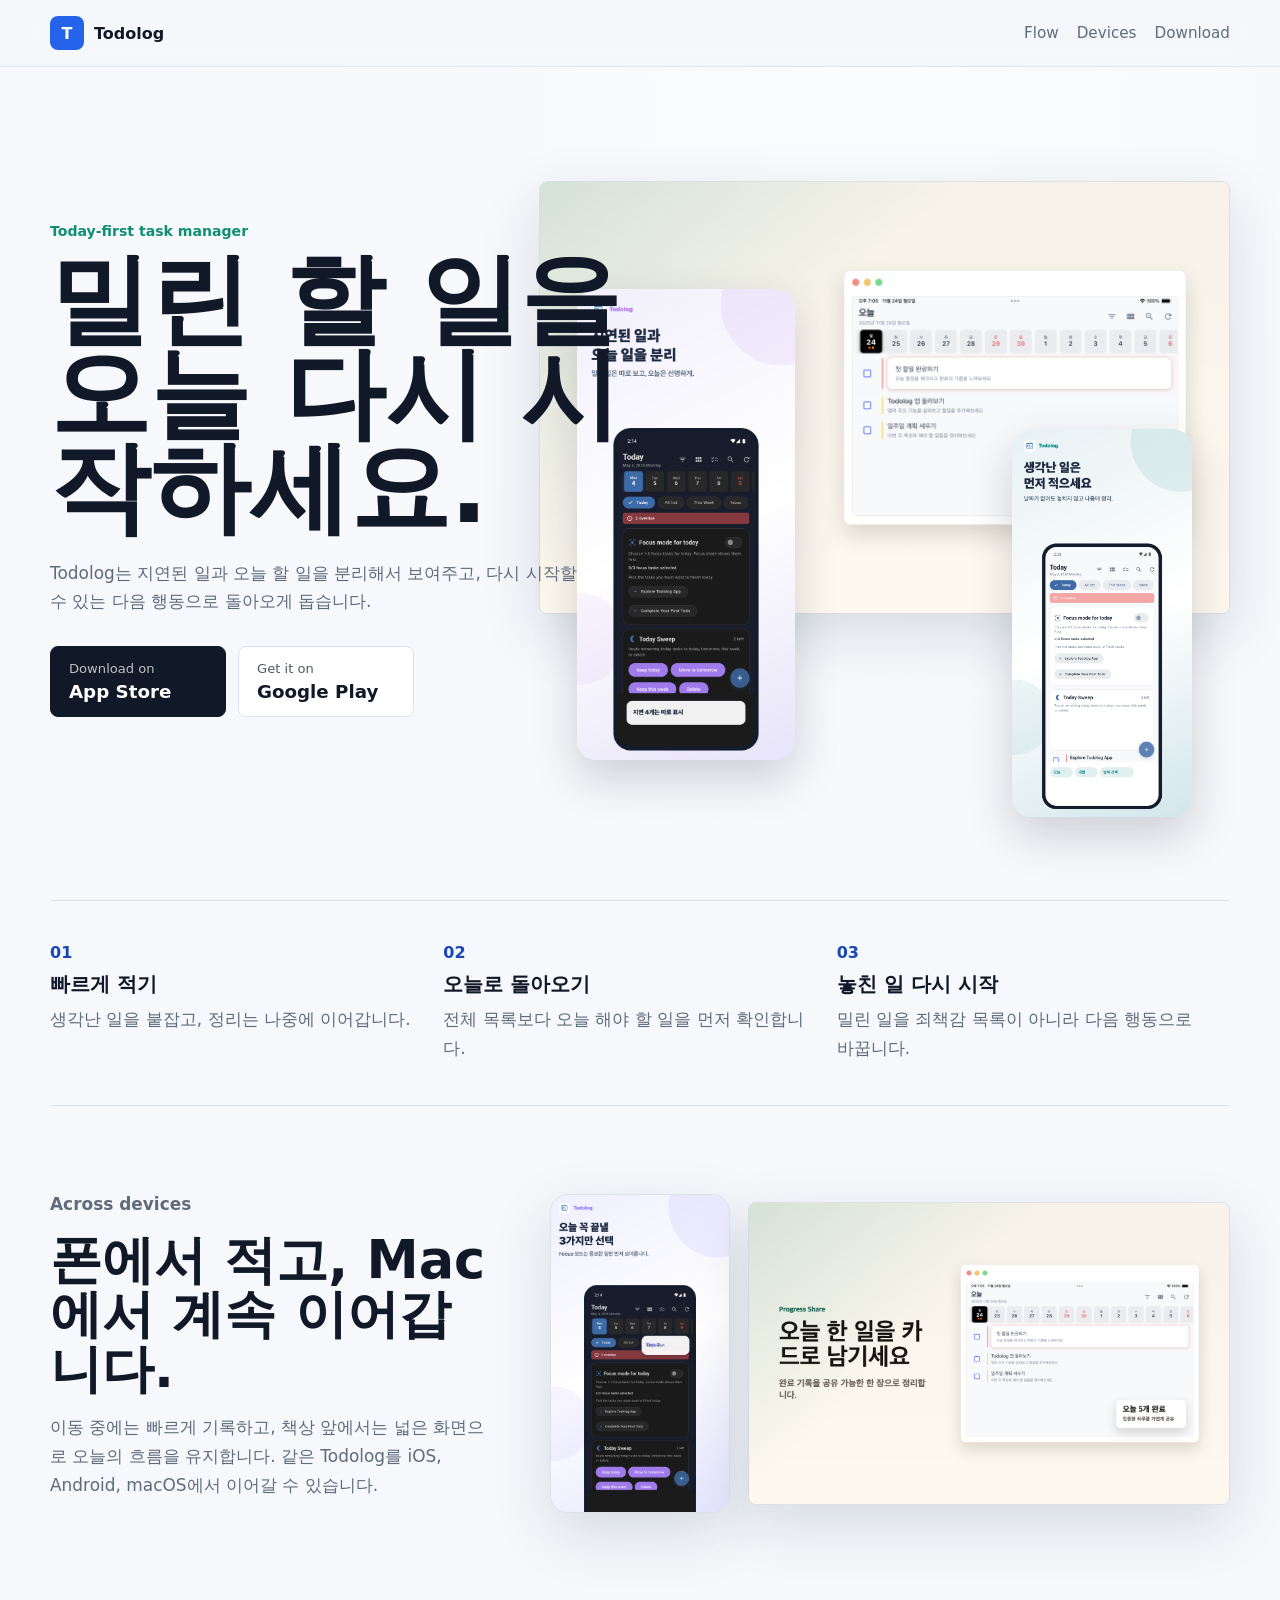
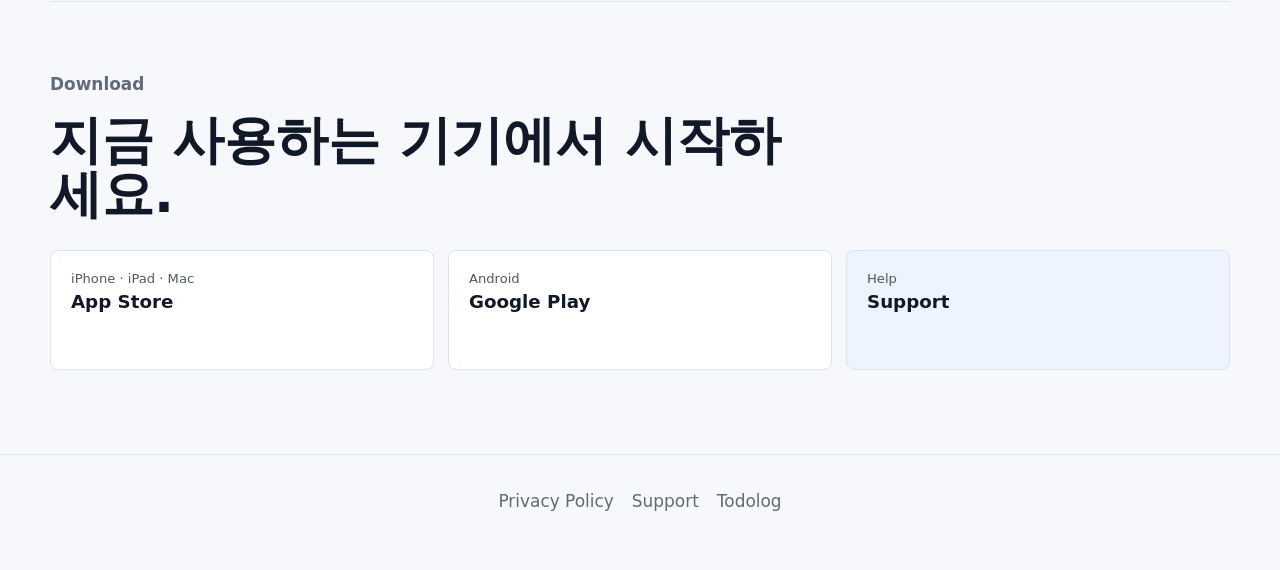
==== commit a01d7dd1: "Refine Todolog landing tone" ====
--- a/index.html
+++ b/index.html
@@ -20,20 +20,20 @@
         <span>Todolog</span>
       </a>
       <nav class="nav-links" aria-label="Page sections">
-        <a href="#today">Today</a>
-        <a href="#screens">Screens</a>
-        <a href="#downloads">Download</a>
+        <a href="#flow">Flow</a>
+        <a href="#devices">Devices</a>
+        <a href="#download">Download</a>
       </nav>
     </header>
 
     <main id="top">
-      <section class="hero">
+      <section class="hero" aria-label="Todolog product landing">
         <div class="hero-copy">
-          <p class="eyebrow">iOS · Android · macOS</p>
+          <p class="eyebrow">Today-first task manager</p>
           <h1>밀린 할 일을 오늘 다시 시작하세요.</h1>
-          <p class="hero-body">
-            Todolog는 지연된 일, 인박스, 오늘 할 일을 분리해서 보여주고
-            지금 할 수 있는 다음 행동으로 돌아오게 돕습니다.
+          <p>
+            Todolog는 지연된 일과 오늘 할 일을 분리해서 보여주고,
+            다시 시작할 수 있는 다음 행동으로 돌아오게 돕습니다.
           </p>
           <div class="store-actions" aria-label="Download Todolog">
             <a
@@ -56,89 +56,87 @@
             </a>
           </div>
         </div>
-        <div class="hero-media" aria-label="Todolog Today Sweep screen">
+
+        <div class="product-stage" aria-hidden="true">
           <img
+            class="desktop-preview"
+            src="./assets/macos-today.png"
+            alt=""
+          />
+          <img
+            class="phone-preview phone-primary"
             src="./assets/ios-today-sweep.png"
-            alt="Todolog Today Sweep screen on iPhone"
+            alt=""
+          />
+          <img
+            class="phone-preview phone-secondary"
+            src="./assets/ios-inbox.png"
+            alt=""
           />
         </div>
       </section>
 
-      <section class="proof-strip" aria-label="Todolog value summary">
-        <div>
-          <strong>Overdue 정리</strong>
-          <span>밀린 일을 오늘과 분리합니다.</span>
-        </div>
-        <div>
-          <strong>Inbox 계획</strong>
-          <span>적어둔 일을 오늘 계획으로 바꿉니다.</span>
-        </div>
-        <div>
-          <strong>Today Briefing</strong>
-          <span>앱을 열면 먼저 볼 일을 보여줍니다.</span>
-        </div>
+      <section class="flow" id="flow" aria-label="Todolog flow">
+        <article>
+          <span>01</span>
+          <h2>빠르게 적기</h2>
+          <p>생각난 일을 붙잡고, 정리는 나중에 이어갑니다.</p>
+        </article>
+        <article>
+          <span>02</span>
+          <h2>오늘로 돌아오기</h2>
+          <p>전체 목록보다 오늘 해야 할 일을 먼저 확인합니다.</p>
+        </article>
+        <article>
+          <span>03</span>
+          <h2>놓친 일 다시 시작</h2>
+          <p>밀린 일을 죄책감 목록이 아니라 다음 행동으로 바꿉니다.</p>
+        </article>
       </section>
 
-      <section class="section split" id="today">
+      <section class="section feature" id="devices">
         <div class="section-copy">
-          <p class="eyebrow">Today-first</p>
-          <h2>할 일 목록보다 오늘 할 일을 먼저 봅니다.</h2>
+          <p class="eyebrow">Across devices</p>
+          <h2>폰에서 적고, Mac에서 계속 이어갑니다.</h2>
           <p>
-            모든 일을 한 화면에 쌓아두면 시작이 늦어집니다. Todolog는 오늘
-            처리할 일과 나중에 정리할 일을 나눠서, 다시 시작할 수 있는 흐름을
-            만듭니다.
+            이동 중에는 빠르게 기록하고, 책상 앞에서는 넓은 화면으로 오늘의
+            흐름을 유지합니다. 같은 Todolog를 iOS, Android, macOS에서 이어갈
+            수 있습니다.
           </p>
         </div>
-        <figure class="screen-pair">
-          <img src="./assets/ios-inbox.png" alt="Todolog inbox planning screen" />
-          <img src="./assets/android-today.png" alt="Todolog Android today screen" />
+        <figure class="device-row">
+          <img src="./assets/android-today.png" alt="Todolog Android Today screen" />
+          <img src="./assets/macos-today.png" alt="Todolog macOS Today screen" />
         </figure>
       </section>
 
-      <section class="section" id="screens">
-        <div class="section-copy wide">
-          <p class="eyebrow">Across devices</p>
-          <h2>폰에서 적고, Mac에서 계속 이어갑니다.</h2>
-          <p>
-            모바일에서는 빠르게 기록하고, 데스크톱에서는 키보드와 넓은 화면으로
-            오늘 해야 할 일을 곁에 둡니다.
-          </p>
-        </div>
-        <figure class="desktop-shot">
-          <img src="./assets/macos-today.png" alt="Todolog macOS today screen" />
-        </figure>
-      </section>
-
-      <section class="section downloads" id="downloads">
-        <div class="section-copy wide">
+      <section class="section download" id="download">
+        <div class="section-copy compact">
           <p class="eyebrow">Download</p>
-          <h2>지금 사용하는 기기에서 Todolog를 시작하세요.</h2>
+          <h2>지금 사용하는 기기에서 시작하세요.</h2>
         </div>
         <div class="download-grid">
           <a
-            class="download-card"
+            class="download-link"
             href="https://apps.apple.com/kr/app/todolog/id6756988909"
             target="_blank"
             rel="noreferrer"
           >
             <span>iPhone · iPad · Mac</span>
             <strong>App Store</strong>
-            <p>Apple 기기에서 Todolog를 설치합니다.</p>
           </a>
           <a
-            class="download-card"
+            class="download-link"
             href="https://play.google.com/store/apps/details?id=com.logfactory.todolog"
             target="_blank"
             rel="noreferrer"
           >
             <span>Android</span>
             <strong>Google Play</strong>
-            <p>Android 기기에서 Todolog를 설치합니다.</p>
           </a>
-          <a class="download-card secondary" href="./support.html">
+          <a class="download-link quiet" href="./support.html">
             <span>Help</span>
             <strong>Support</strong>
-            <p>문의와 지원 정보를 확인합니다.</p>
           </a>
         </div>
       </section>
--- a/styles.css
+++ b/styles.css
@@ -1,14 +1,14 @@
 :root {
-  --ink: #10131a;
-  --muted: #5b6472;
-  --subtle: #eef2f7;
-  --line: #d9e0ea;
-  --paper: #ffffff;
-  --blue: #246bfe;
-  --blue-dark: #164bc5;
+  --bg: #f6f8fb;
+  --surface: #ffffff;
+  --surface-soft: #eef4ff;
+  --ink: #111827;
+  --muted: #5f6b7a;
+  --line: #dbe3ee;
+  --blue: #2563eb;
+  --blue-strong: #1747b8;
   --green: #0f8f70;
-  --navy: #17243a;
-  --shadow: 0 18px 54px rgba(21, 35, 55, 0.14);
+  --shadow: 0 20px 60px rgba(24, 39, 75, 0.14);
   --radius: 8px;
   --font-display: "SF Pro Display", "Segoe UI", system-ui, sans-serif;
   --font-body: "SF Pro Text", "Segoe UI", system-ui, sans-serif;
@@ -26,7 +26,7 @@
   margin: 0;
   font-family: var(--font-body);
   color: var(--ink);
-  background: #f7f9fc;
+  background: var(--bg);
 }
 
 a {
@@ -42,14 +42,13 @@
 .topbar {
   position: sticky;
   top: 0;
-  z-index: 10;
+  z-index: 20;
   display: flex;
   align-items: center;
   justify-content: space-between;
-  gap: 24px;
-  padding: 16px max(24px, calc((100vw - 1180px) / 2));
-  background: rgba(247, 249, 252, 0.9);
-  border-bottom: 1px solid rgba(217, 224, 234, 0.8);
+  padding: 16px max(20px, calc((100vw - 1180px) / 2));
+  background: rgba(246, 248, 251, 0.9);
+  border-bottom: 1px solid rgba(219, 227, 238, 0.8);
   backdrop-filter: blur(18px);
 }
 
@@ -75,7 +74,7 @@
   justify-content: center;
   border-radius: var(--radius);
   background: var(--blue);
-  color: white;
+  color: #ffffff;
 }
 
 .nav-links {
@@ -85,24 +84,26 @@
 }
 
 .hero {
-  display: grid;
-  grid-template-columns: minmax(0, 0.92fr) minmax(320px, 0.78fr);
-  gap: clamp(28px, 5vw, 72px);
-  align-items: center;
-  width: min(1180px, calc(100vw - 48px));
+  position: relative;
   min-height: calc(100vh - 67px);
-  margin: 0 auto;
-  padding: 44px 0 68px;
+  overflow: hidden;
+  padding: clamp(46px, 7vw, 86px) max(20px, calc((100vw - 1180px) / 2)) 52px;
+  background:
+    linear-gradient(90deg, rgba(246, 248, 251, 0.98) 0%, rgba(246, 248, 251, 0.9) 38%, rgba(246, 248, 251, 0.42) 68%, rgba(246, 248, 251, 0.86) 100%),
+    linear-gradient(180deg, #ffffff 0%, #f6f8fb 100%);
 }
 
 .hero-copy {
-  max-width: 660px;
+  position: relative;
+  z-index: 2;
+  max-width: 620px;
+  padding-top: min(9vh, 70px);
 }
 
 .eyebrow {
-  margin: 0 0 16px;
+  margin: 0 0 14px;
   color: var(--green);
-  font-size: 0.86rem;
+  font-size: 0.88rem;
   font-weight: 800;
   letter-spacing: 0;
 }
@@ -115,28 +116,27 @@
 }
 
 h1 {
-  max-width: 700px;
-  font-size: clamp(3rem, 7vw, 6.8rem);
+  max-width: 680px;
+  font-size: clamp(3.2rem, 7.8vw, 7rem);
   line-height: 0.94;
 }
 
 h2 {
-  font-size: clamp(2rem, 4vw, 4rem);
-  line-height: 1.02;
-}
-
-.hero-body,
+  font-size: clamp(2rem, 4.1vw, 4rem);
+  line-height: 1.04;
+}
+
+.hero-copy p:not(.eyebrow),
 .section-copy p,
-.download-card p,
-.proof-strip span,
+.flow p,
 .footer {
   color: var(--muted);
-  font-size: 1.05rem;
+  font-size: 1.06rem;
   line-height: 1.7;
 }
 
-.hero-body {
-  max-width: 570px;
+.hero-copy p:not(.eyebrow) {
+  max-width: 540px;
   margin: 24px 0 0;
 }
 
@@ -147,92 +147,120 @@
 }
 
 .store-link,
-.download-card {
+.download-link {
   border: 1px solid var(--line);
   border-radius: var(--radius);
-  background: var(--paper);
+  background: var(--surface);
   transition: transform 160ms ease, border-color 160ms ease, box-shadow 160ms ease;
 }
 
 .store-link:hover,
-.download-card:hover {
+.download-link:hover {
   transform: translateY(-2px);
-  border-color: rgba(36, 107, 254, 0.45);
+  border-color: rgba(37, 99, 235, 0.45);
   box-shadow: var(--shadow);
 }
 
 .store-link {
-  min-width: 178px;
+  min-width: 176px;
   padding: 14px 18px;
 }
 
 .store-link.primary {
-  background: var(--navy);
-  border-color: var(--navy);
-  color: white;
+  color: #ffffff;
+  background: var(--ink);
+  border-color: var(--ink);
 }
 
 .store-link span,
-.download-card span {
+.download-link span {
   display: block;
-  color: inherit;
-  opacity: 0.76;
+  opacity: 0.72;
   font-size: 0.82rem;
   line-height: 1.2;
 }
 
 .store-link strong,
-.download-card strong {
+.download-link strong {
   display: block;
   margin-top: 4px;
-  font-size: 1.15rem;
-}
-
-.hero-media {
-  justify-self: center;
-  width: min(390px, 82vw);
-  padding: 10px;
-  border-radius: 28px;
-  background: #111827;
-  box-shadow: 0 26px 80px rgba(10, 22, 38, 0.28);
-}
-
-.hero-media img {
+  font-size: 1.14rem;
+}
+
+.product-stage {
+  position: absolute;
+  inset: 72px max(20px, calc((100vw - 1180px) / 2)) 42px auto;
+  width: min(720px, 54vw);
+  min-height: 540px;
+  z-index: 1;
+}
+
+.desktop-preview {
+  position: absolute;
+  right: 0;
+  top: 42px;
+  width: min(720px, 54vw);
+  border: 1px solid rgba(17, 24, 39, 0.12);
+  border-radius: var(--radius);
+  box-shadow: var(--shadow);
+}
+
+.phone-preview {
+  position: absolute;
+  width: min(226px, 17vw);
   border-radius: 20px;
-}
-
-.proof-strip {
+  box-shadow: 0 18px 46px rgba(17, 24, 39, 0.18);
+}
+
+.phone-primary {
+  right: min(455px, 34vw);
+  top: 150px;
+}
+
+.phone-secondary {
+  right: min(48px, 3vw);
+  top: 290px;
+  width: min(190px, 14vw);
+}
+
+.flow {
   display: grid;
   grid-template-columns: repeat(3, 1fr);
-  width: min(1180px, calc(100vw - 48px));
+  width: min(1180px, calc(100vw - 40px));
   margin: 0 auto;
+  padding: 34px 0;
   border-top: 1px solid var(--line);
   border-bottom: 1px solid var(--line);
 }
 
-.proof-strip div {
-  padding: 22px 24px;
-  border-right: 1px solid var(--line);
-}
-
-.proof-strip div:last-child {
-  border-right: 0;
-}
-
-.proof-strip strong {
-  display: block;
-  margin-bottom: 6px;
+.flow article {
+  padding: 8px 28px 8px 0;
+}
+
+.flow span {
+  display: inline-block;
+  margin-bottom: 12px;
+  color: var(--blue-strong);
+  font-weight: 800;
+}
+
+.flow h2 {
+  font-size: 1.28rem;
+}
+
+.flow p {
+  margin: 10px 0 0;
 }
 
 .section {
-  width: min(1180px, calc(100vw - 48px));
+  width: min(1180px, calc(100vw - 40px));
   margin: 0 auto;
-  padding: 86px 0;
-}
-
-.split {
+  padding: 84px 0;
+}
+
+.feature {
   display: grid;
-  grid-template-columns: minmax(0, 0.72fr) minmax(320px, 1fr);
+  grid-template-columns: minmax(0, 0.64fr) minmax(340px, 1fr);
   gap: clamp(28px, 5vw, 64px);
   align-items: center;
 }
@@ -241,38 +269,34 @@
   max-width: 520px;
 }
 
-.section-copy.wide {
+.section-copy.compact {
   max-width: 760px;
-  margin-bottom: 32px;
-}
-
-.screen-pair {
+  margin-bottom: 28px;
+}
+
+.device-row {
   display: grid;
-  grid-template-columns: repeat(2, minmax(0, 1fr));
+  grid-template-columns: 180px 1fr;
   gap: 18px;
+  align-items: center;
   margin: 0;
 }
 
-.screen-pair img {
-  border-radius: 22px;
+.device-row img {
+  border: 1px solid rgba(17, 24, 39, 0.1);
   box-shadow: var(--shadow);
 }
 
-.desktop-shot {
-  margin: 0;
-  padding: 12px;
-  border: 1px solid var(--line);
+.device-row img:first-child {
+  border-radius: 18px;
+}
+
+.device-row img:last-child {
   border-radius: var(--radius);
-  background: var(--paper);
-  box-shadow: var(--shadow);
-}
-
-.desktop-shot img {
-  border-radius: var(--radius);
-}
-
-.downloads {
-  padding-top: 62px;
+}
+
+.download {
+  padding-top: 68px;
   border-top: 1px solid var(--line);
 }
 
@@ -282,24 +306,21 @@
   flex-wrap: wrap;
 }
 
-.download-card {
-  flex: 1 1 260px;
-  min-height: 156px;
+.download-link {
+  flex: 1 1 240px;
+  min-height: 120px;
   padding: 20px;
 }
 
-.download-card.secondary {
-  background: var(--subtle);
-}
-
-.download-card p {
-  margin: 12px 0 0;
+.download-link.quiet {
+  background: var(--surface-soft);
 }
 
 .footer {
   justify-content: center;
+  flex-wrap: wrap;
   gap: 18px;
-  padding: 32px 24px 52px;
+  padding: 32px 20px 54px;
   border-top: 1px solid var(--line);
 }
 
@@ -307,7 +328,7 @@
   width: min(760px, calc(100vw - 40px));
   margin: 32px auto;
   padding: 32px;
-  background: var(--paper);
+  background: var(--surface);
   border: 1px solid var(--line);
   border-radius: var(--radius);
   box-shadow: var(--shadow);
@@ -328,67 +349,91 @@
 .simple-back {
   display: inline-block;
   margin-bottom: 18px;
-  color: var(--blue-dark);
+  color: var(--blue-strong);
   font-weight: 800;
 }
 
-@media (max-width: 900px) {
+@media (max-width: 980px) {
   .topbar {
     position: static;
-    padding: 14px 18px;
   }
 
   .nav-links {
     display: none;
   }
 
-  .hero,
-  .split {
-    grid-template-columns: 1fr;
-  }
-
   .hero {
     min-height: auto;
-    width: min(100vw - 28px, 680px);
-    padding: 34px 0 52px;
+    padding: 34px 18px 44px;
+  }
+
+  .hero-copy {
+    padding-top: 0;
   }
 
   h1 {
-    font-size: clamp(2.75rem, 15vw, 4.4rem);
-  }
-
-  .hero-media {
-    width: min(340px, 88vw);
-  }
-
-  .proof-strip {
+    font-size: clamp(2.75rem, 14vw, 4.5rem);
+  }
+
+  .product-stage {
+    position: relative;
+    inset: auto;
+    width: 100%;
+    min-height: 430px;
+    margin-top: 34px;
+  }
+
+  .desktop-preview {
+    right: auto;
+    left: 0;
+    top: 0;
+    width: 100%;
+  }
+
+  .phone-preview {
+    width: 35vw;
+    min-width: 132px;
+  }
+
+  .phone-primary {
+    left: 14px;
+    right: auto;
+    top: 118px;
+  }
+
+  .phone-secondary {
+    right: 16px;
+    top: 170px;
+    width: 30vw;
+    min-width: 116px;
+  }
+
+  .flow,
+  .feature,
+  .device-row {
     grid-template-columns: 1fr;
-    width: min(100vw - 28px, 680px);
-  }
-
-  .proof-strip div {
-    border-right: 0;
+  }
+
+  .flow {
+    width: min(100vw - 32px, 680px);
+  }
+
+  .flow article {
+    padding: 18px 0;
     border-bottom: 1px solid var(--line);
   }
 
-  .proof-strip div:last-child {
+  .flow article:last-child {
     border-bottom: 0;
   }
 
   .section {
-    width: min(100vw - 28px, 680px);
+    width: min(100vw - 32px, 680px);
     padding: 58px 0;
   }
 
-  .screen-pair {
-    grid-template-columns: 1fr;
-  }
-
-  .screen-pair img:nth-child(2) {
-    display: none;
-  }
-
-  .footer {
-    flex-wrap: wrap;
-  }
-}
+  .device-row img:first-child {
+    width: min(280px, 74vw);
+    margin: 0 auto;
+  }
+}
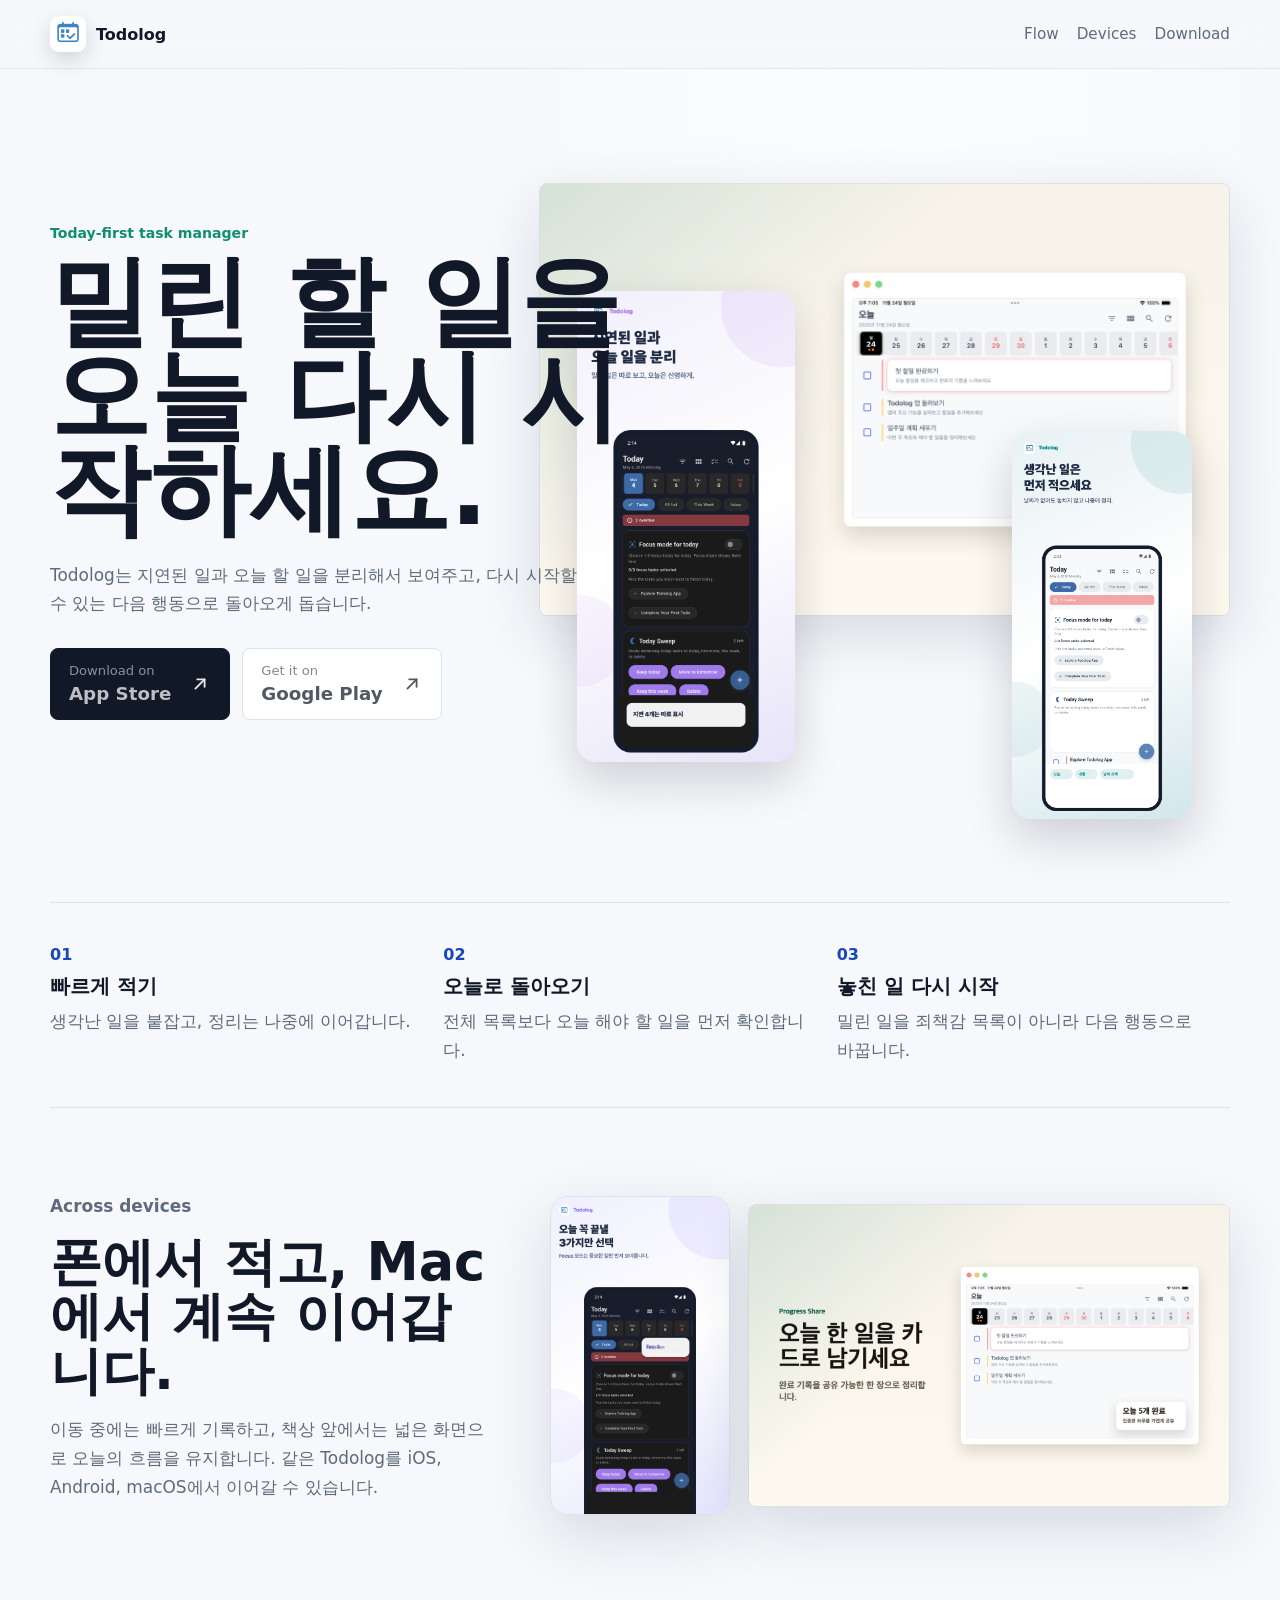
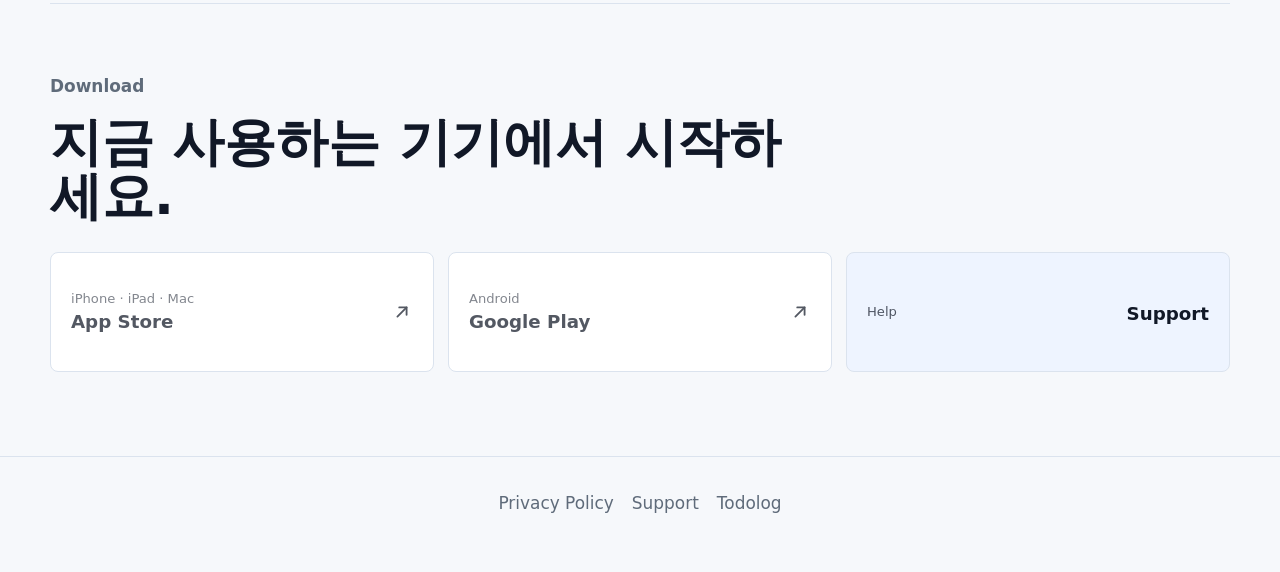
==== commit 2231b940: "Use app icon and open store links" ====
--- a/index.html
+++ b/index.html
@@ -16,7 +16,7 @@
   <body>
     <header class="topbar" aria-label="Todolog navigation">
       <a class="brand" href="#top" aria-label="Todolog home">
-        <span class="brand-mark">T</span>
+        <img class="brand-icon" src="./assets/app-icon.png" alt="" />
         <span>Todolog</span>
       </a>
       <nav class="nav-links" aria-label="Page sections">
@@ -42,8 +42,14 @@
               target="_blank"
               rel="noreferrer"
             >
-              <span>Download on</span>
-              <strong>App Store</strong>
+              <span class="store-copy">
+                <span>Download on</span>
+                <strong>App Store</strong>
+              </span>
+              <svg class="open-icon" viewBox="0 0 24 24" aria-hidden="true">
+                <path d="M7 17L17 7" />
+                <path d="M9 7h8v8" />
+              </svg>
             </a>
             <a
               class="store-link"
@@ -51,8 +57,14 @@
               target="_blank"
               rel="noreferrer"
             >
-              <span>Get it on</span>
-              <strong>Google Play</strong>
+              <span class="store-copy">
+                <span>Get it on</span>
+                <strong>Google Play</strong>
+              </span>
+              <svg class="open-icon" viewBox="0 0 24 24" aria-hidden="true">
+                <path d="M7 17L17 7" />
+                <path d="M9 7h8v8" />
+              </svg>
             </a>
           </div>
         </div>
@@ -122,8 +134,14 @@
             target="_blank"
             rel="noreferrer"
           >
-            <span>iPhone · iPad · Mac</span>
-            <strong>App Store</strong>
+            <span class="download-copy">
+              <span>iPhone · iPad · Mac</span>
+              <strong>App Store</strong>
+            </span>
+            <svg class="open-icon" viewBox="0 0 24 24" aria-hidden="true">
+              <path d="M7 17L17 7" />
+              <path d="M9 7h8v8" />
+            </svg>
           </a>
           <a
             class="download-link"
@@ -131,8 +149,14 @@
             target="_blank"
             rel="noreferrer"
           >
-            <span>Android</span>
-            <strong>Google Play</strong>
+            <span class="download-copy">
+              <span>Android</span>
+              <strong>Google Play</strong>
+            </span>
+            <svg class="open-icon" viewBox="0 0 24 24" aria-hidden="true">
+              <path d="M7 17L17 7" />
+              <path d="M9 7h8v8" />
+            </svg>
           </a>
           <a class="download-link quiet" href="./support.html">
             <span>Help</span>
--- a/styles.css
+++ b/styles.css
@@ -66,15 +66,11 @@
   font-weight: 800;
 }
 
-.brand-mark {
-  width: 34px;
-  height: 34px;
-  display: inline-flex;
-  align-items: center;
-  justify-content: center;
-  border-radius: var(--radius);
-  background: var(--blue);
-  color: #ffffff;
+.brand-icon {
+  width: 36px;
+  height: 36px;
+  border-radius: 9px;
+  box-shadow: 0 8px 20px rgba(17, 24, 39, 0.16);
 }
 
 .nav-links {
@@ -148,6 +144,10 @@
 
 .store-link,
 .download-link {
+  display: flex;
+  align-items: center;
+  justify-content: space-between;
+  gap: 18px;
   border: 1px solid var(--line);
   border-radius: var(--radius);
   background: var(--surface);
@@ -164,6 +164,11 @@
 .store-link {
   min-width: 176px;
   padding: 14px 18px;
+}
+
+.store-copy,
+.download-copy {
+  min-width: 0;
 }
 
 .store-link.primary {
@@ -185,6 +190,22 @@
   display: block;
   margin-top: 4px;
   font-size: 1.14rem;
+}
+
+.open-icon {
+  width: 22px;
+  height: 22px;
+  flex: 0 0 auto;
+  fill: none;
+  stroke: currentColor;
+  stroke-linecap: round;
+  stroke-linejoin: round;
+  stroke-width: 2;
+  opacity: 0.72;
+}
+
+.store-link.primary .open-icon {
+  opacity: 0.9;
 }
 
 .product-stage {
